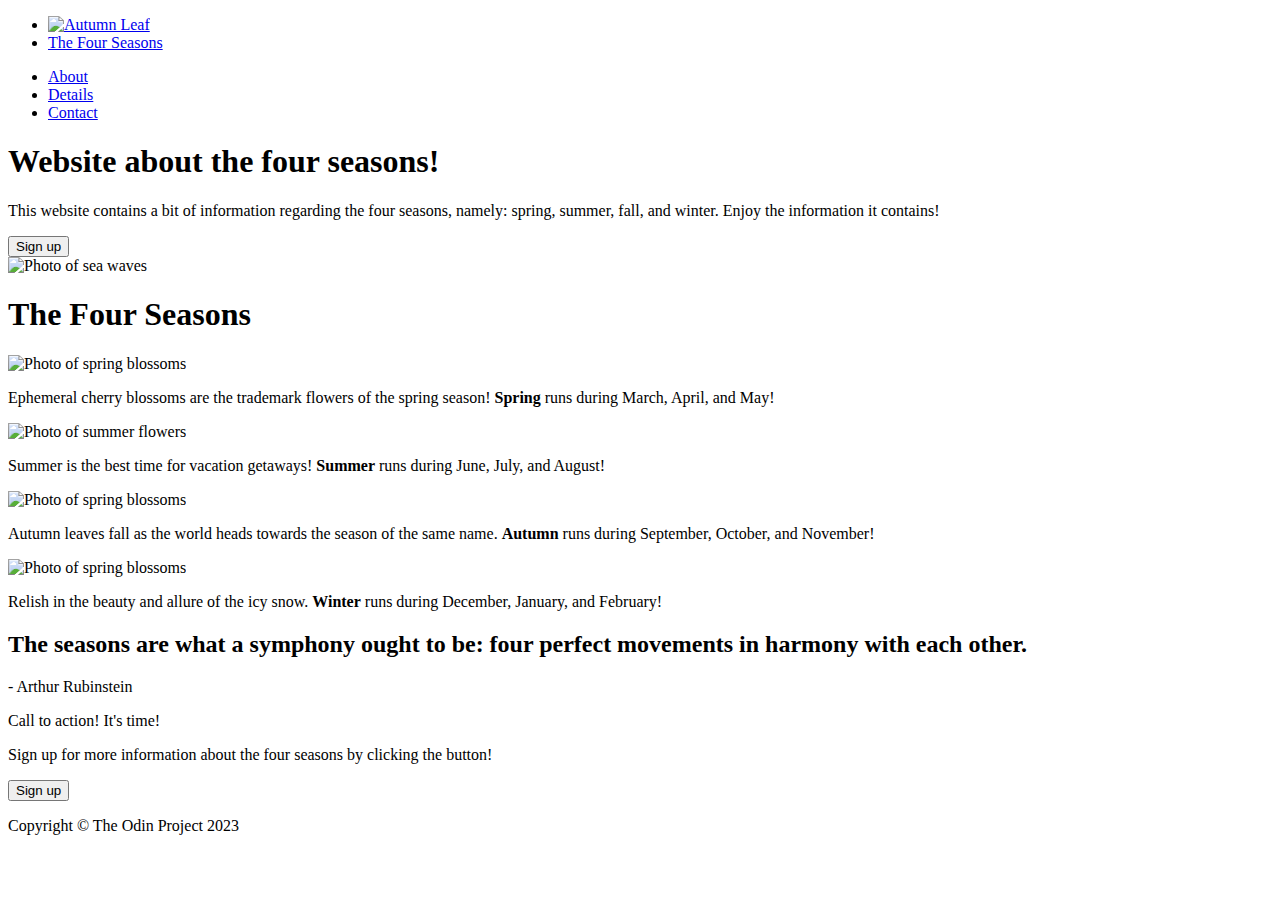
==== index.html @ 390a000b "Add initial revision of index.html" ====
<!DOCTYPE html>

<html lang="en">
    <head>
        <meta charset="UTF-8">
        <link rel="stylesheet" href="./styles.css">
        <link rel="icon" type="image" href="./images/logo.png">
        <title>Landing Page</title>
    </head>
    <body>
        <header>
            <nav>
                <div class="left-links">
                    <ul>
                        <li><a href="./index.html"><img class="logo-image" src="./images/logo.png" alt="Autumn Leaf"></a></li>
                        <li><a href="./index.html" class="logo-text">The Four Seasons</a></li>
                    </ul>
                </div>
                <div class="right-links">
                    <ul>
                        <li><a href="./about.html" class="nav-links">About</a></li>
                        <li><a href="./details.html" class="nav-links">Details</a></li>
                        <li><a href="./contact.html" class="nav-links">Contact</a></li>
                    </ul>
                </div>
            </nav>
            <div class="header">
                <div class="flex-header">
                    <h1>Website about the four seasons!</h1>
                    <p>This website contains a bit of information regarding the four seasons, namely: spring, summer, fall, and winter. Enjoy the information it contains!</p>
                    <button class="btn">Sign up</button>    
                </div>
                <div class="hero-image">
                    <img src="./images/sea.jpg" alt="Photo of sea waves">
                </div>
            </div>
        </header>
        <div class="content">
            <h1>The Four Seasons</h1>
            <div class="flex-container">
                <div class="flex-item">
                    <img src="./images/spring-blossoms.jpg" alt="Photo of spring blossoms">
                    <p>Ephemeral cherry blossoms are the trademark flowers of the spring season! <strong>Spring</strong> runs during March, April, and May!</p>
                </div>
                <div class="flex-item">
                    <img src="./images/summer.jpg" alt="Photo of summer flowers">
                    <p>Summer is the best time for vacation getaways! <strong>Summer</strong> runs during June, July, and August!</p>
                </div>
                <div class="flex-item">
                    <img src="./images/autumn.jpg" alt="Photo of spring blossoms">
                    <p>Autumn leaves fall as the world heads towards the season of the same name. <strong>Autumn</strong> runs during September, October, and November!</p>
                </div>
                <div class="flex-item">
                    <img src="./images/spring-blossoms.jpg" alt="Photo of spring blossoms">
                    <p>Relish in the beauty and allure of the icy snow. <strong>Winter</strong> runs during December, January, and February!</p>
                </div>
            </div>
        </div>
        <div class="quote-container">
            <h2>The seasons are what a symphony ought to be: four perfect movements in harmony with each other.</h2>
            <p>- Arthur Rubinstein</p>
        </div>
        <div class="alert-container">
            <div class="alert">
                <div class="text-container">
                    <p class="alert-header">Call to action! It's time!</p>
                    <p class="alert-text">Sign up for more information about the four seasons by clicking the button!</p>
                </div>
                <div class="button-container">
                    <button class="btn alert-btn">Sign up</button>
                </div>
            </div>
        </div>
        <footer>
            <p>Copyright © The Odin Project 2023</p>
        </footer>
    </body>
</html>
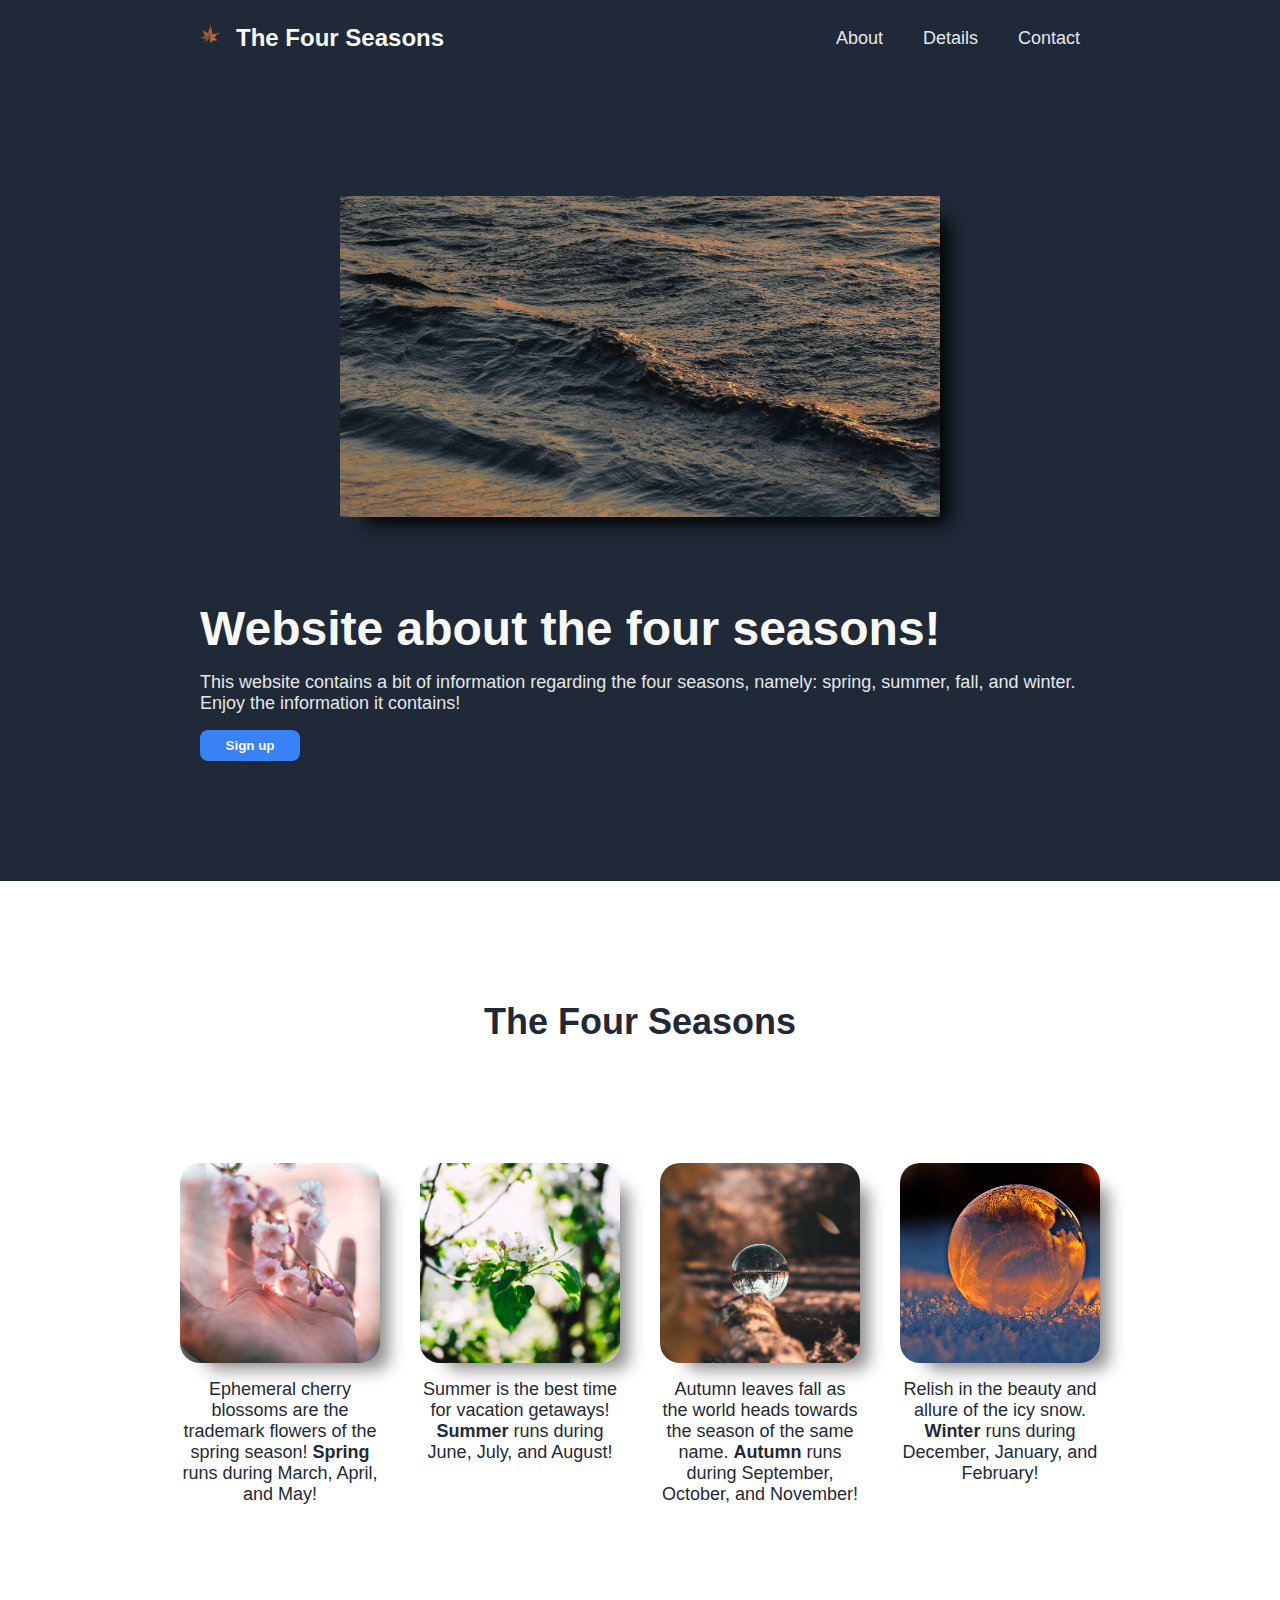
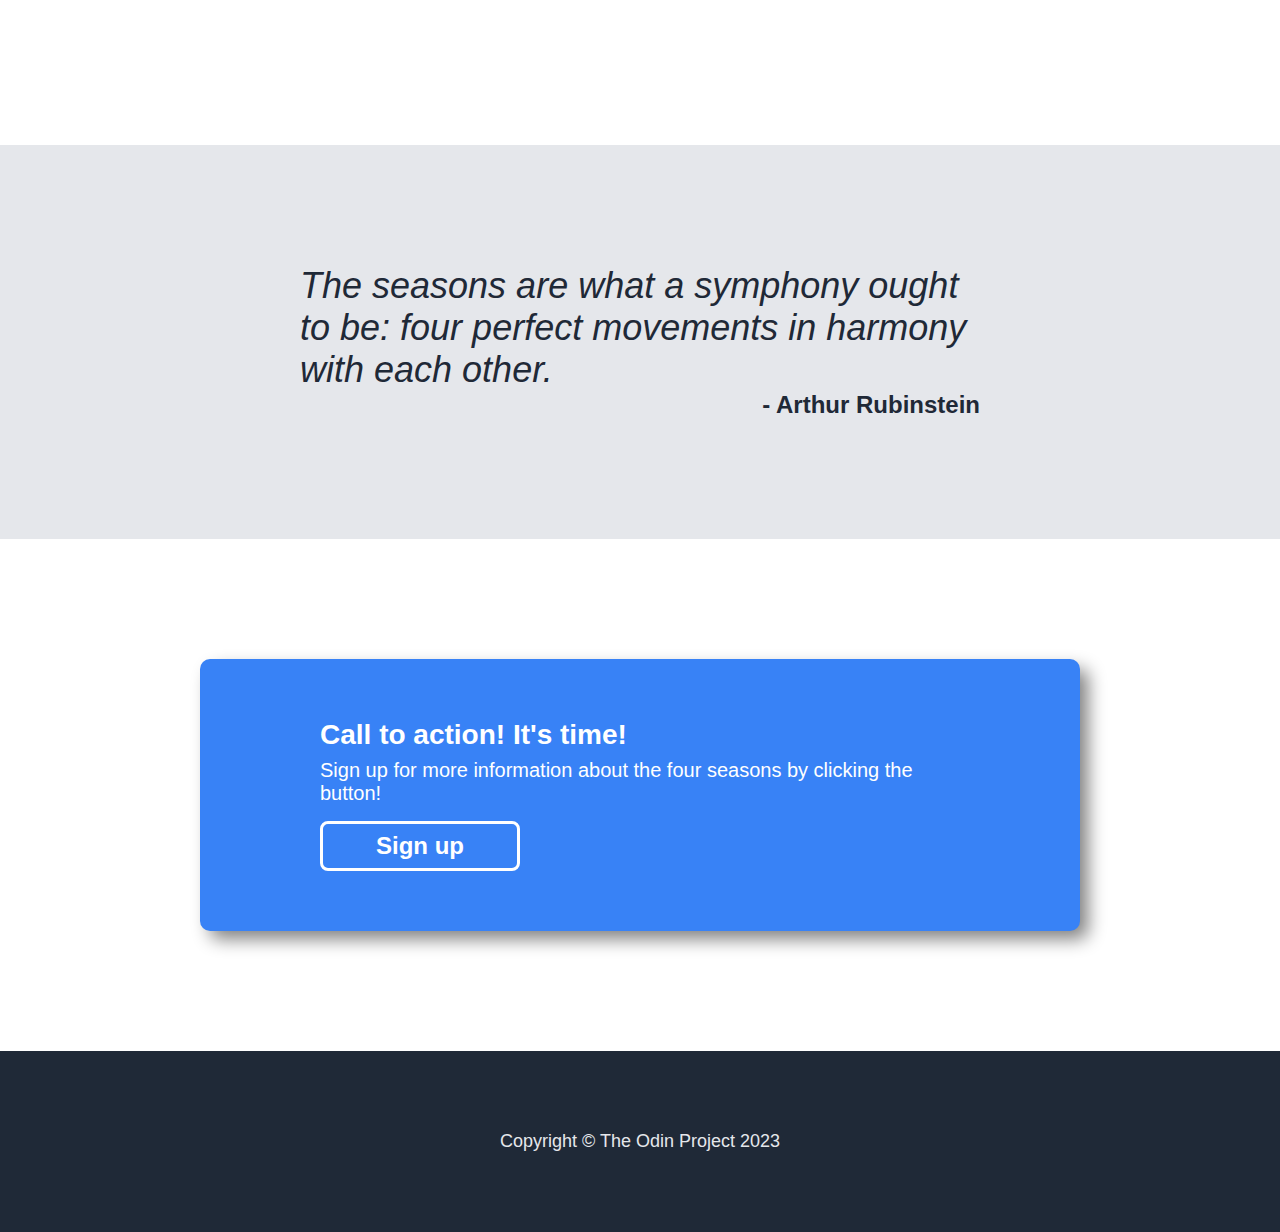
==== commit a2abeed5: "Change title and image for winter season" ====
--- a/index.html
+++ b/index.html
@@ -5,7 +5,7 @@
         <meta charset="UTF-8">
         <link rel="stylesheet" href="./styles.css">
         <link rel="icon" type="image" href="./images/logo.png">
-        <title>Landing Page</title>
+        <title>Four Seasons</title>
     </head>
     <body>
         <header>
@@ -51,7 +51,7 @@
                     <p>Autumn leaves fall as the world heads towards the season of the same name. <strong>Autumn</strong> runs during September, October, and November!</p>
                 </div>
                 <div class="flex-item">
-                    <img src="./images/spring-blossoms.jpg" alt="Photo of spring blossoms">
+                    <img src="./images/winter.jpg" alt="Photo of spring blossoms">
                     <p>Relish in the beauty and allure of the icy snow. <strong>Winter</strong> runs during December, January, and February!</p>
                 </div>
             </div>
--- a/styles.css
+++ b/styles.css
@@ -0,0 +1,254 @@
+/* General */
+
+body {
+    display: flex;
+    flex-direction: column;
+    flex: 1 1 auto;
+}
+
+* {
+    box-sizing: border-box;
+    margin: 0;
+    font-family: Roboto, Oxygen, Ubuntu, Cantarell, 'Open Sans', 'Helvetica Neue', sans-serif
+}
+
+header,
+footer {
+    background-color: #1F2937;
+    color: white;
+}
+
+img {
+    height: auto;
+}
+
+ul {
+    list-style: none;
+    display: flex;
+    padding: 8px 0;
+    margin: 0;
+    gap: 16px;
+}
+
+a {
+    text-decoration: none;
+    color: white;
+}
+
+p {
+    font-size: 18px;
+    color: #E5E7EB;
+}
+
+/* Header */
+/* Navigation */
+
+nav {
+    display: flex;
+    align-items: center;
+    justify-content: space-between;
+    padding: 16px 200px;
+}
+
+.right-links > ul {
+    gap: 40px;
+}
+
+/* Left Links */
+
+.logo-text {
+    font-size: 24px;
+    font-weight: 900;
+    color: #F9FAF8;
+}
+
+.logo-image {
+    width: 20px;
+}
+
+/* Right Links */
+
+
+.nav-links {
+    font-size: 18px;
+    color: #E5E7EB;
+}
+
+/* Header */
+
+.header {
+    display: flex;
+    justify-content: center;
+    flex-wrap: wrap-reverse;
+    gap: 80px;
+    padding: 120px 200px;
+    align-items: center;
+}
+
+.flex-header > h1 {
+    font-size: 48px;
+    font-weight: 900;
+    color: #F9FAF8;
+}
+
+.flex-header {
+    display: flex;
+    flex: 1 1 250px;
+    flex-direction: column;
+    gap: 16px;
+}
+
+.hero-image > img {
+
+    width: 600px;
+    box-shadow: 17px 15px 17px -9px black;
+}
+
+.btn {
+    width: 100px;
+    background-color: #3882F6;
+    border-style: none;
+    color: white;
+    border-radius: 8px;
+    padding: 8px 16px;
+    font-weight: 700;
+}
+
+.logo-image {
+    flex-grow: 2;
+}
+
+/* Content */
+.content {
+    display: flex;
+    flex-direction: column;
+    padding: 120px 180px;
+    justify-content: center;
+    align-items: center;
+}
+
+.content > h1 {
+    font-size: 36px;
+    font-weight: 900;
+    color: #1F2937;
+}
+
+.flex-container {
+    display: flex;
+    flex-wrap: wrap;
+    justify-content: center;
+    gap: 40px;
+    padding: 120px 0;
+}
+
+.flex-item > img {
+    width: 200px;
+    border-radius: 10%;
+    box-shadow: 17px 15px 17px -9px #888888;
+}
+
+.flex-item {
+    display: flex;
+    flex-direction: column;
+    gap: 16px;
+    width: 200px;
+}
+
+.flex-item > p {
+    color: #1F2937;
+    text-align: center;
+}
+
+/* Quote */
+.quote-container {
+    background-color: #E5E7EB;
+    display: flex;
+    padding: 120px 300px;
+    flex-direction: column;
+}
+
+.quote-container > h2 {
+    font-size: 36px;
+    font-weight: lighter;
+    font-style: italic;
+    color: #1F2937;
+}
+
+.quote-container > p {
+    display: flex;
+    justify-content: flex-end;
+    font-size: 24px;
+    font-weight: 700;
+    color: #1F2937;
+}
+
+/* Alert */
+.alert-container {
+    padding: 120px 200px;
+}
+
+.alert {
+    background-color: #3882F6;
+    display: flex;
+    align-items: center;
+    padding: 60px 120px;
+    border-radius: 10px;
+    justify-content: space-between;
+    flex-wrap: wrap;
+    gap: 16px;
+    box-shadow: 9px 9px 18px -1px grey;
+}
+
+.text-container {
+    display: flex;
+    flex-direction: column;
+    gap: 8px;
+}
+
+.button-container {
+    display: flex;
+    justify-content: flex-end;
+}
+
+.alert-btn {
+    font-size: 24px;
+    border: solid white;
+    width: 200px;
+}
+
+.text-container > p {
+    color: white;
+}
+
+.alert-header {
+    font-size: 28px;
+    font-weight: bold;
+}
+
+.alert-text {
+    font-size: 20px;
+    font-weight: 300;
+}
+
+footer {
+    display: flex;
+    justify-content: center;
+    padding: 80px 0;
+}
+
+/* About, Contact, Details */
+.body {
+    display: flex;
+    flex-direction: column;
+    align-items: center;
+    gap: 16px;
+    padding: 120px 120px;
+}
+
+.body > img {
+    width: 400px;
+}
+
+.body > a {
+    color: gray;
+}